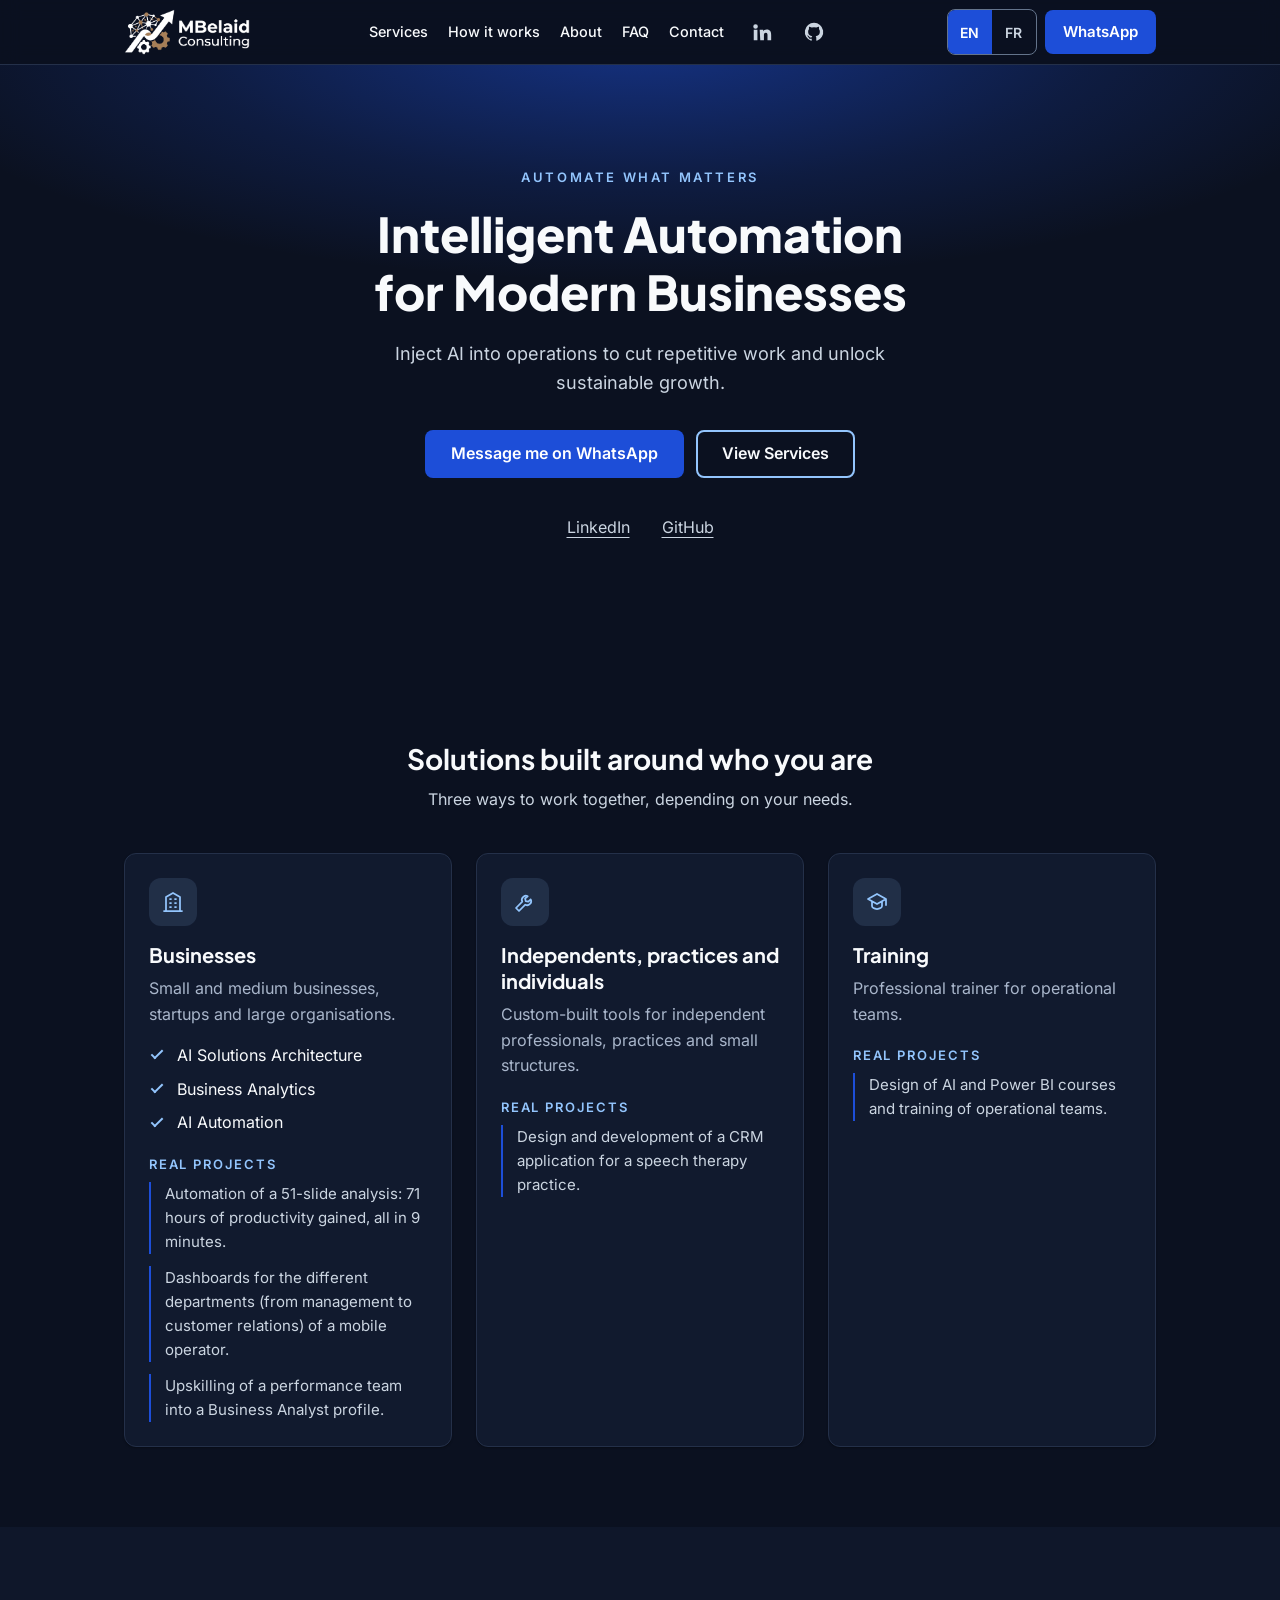
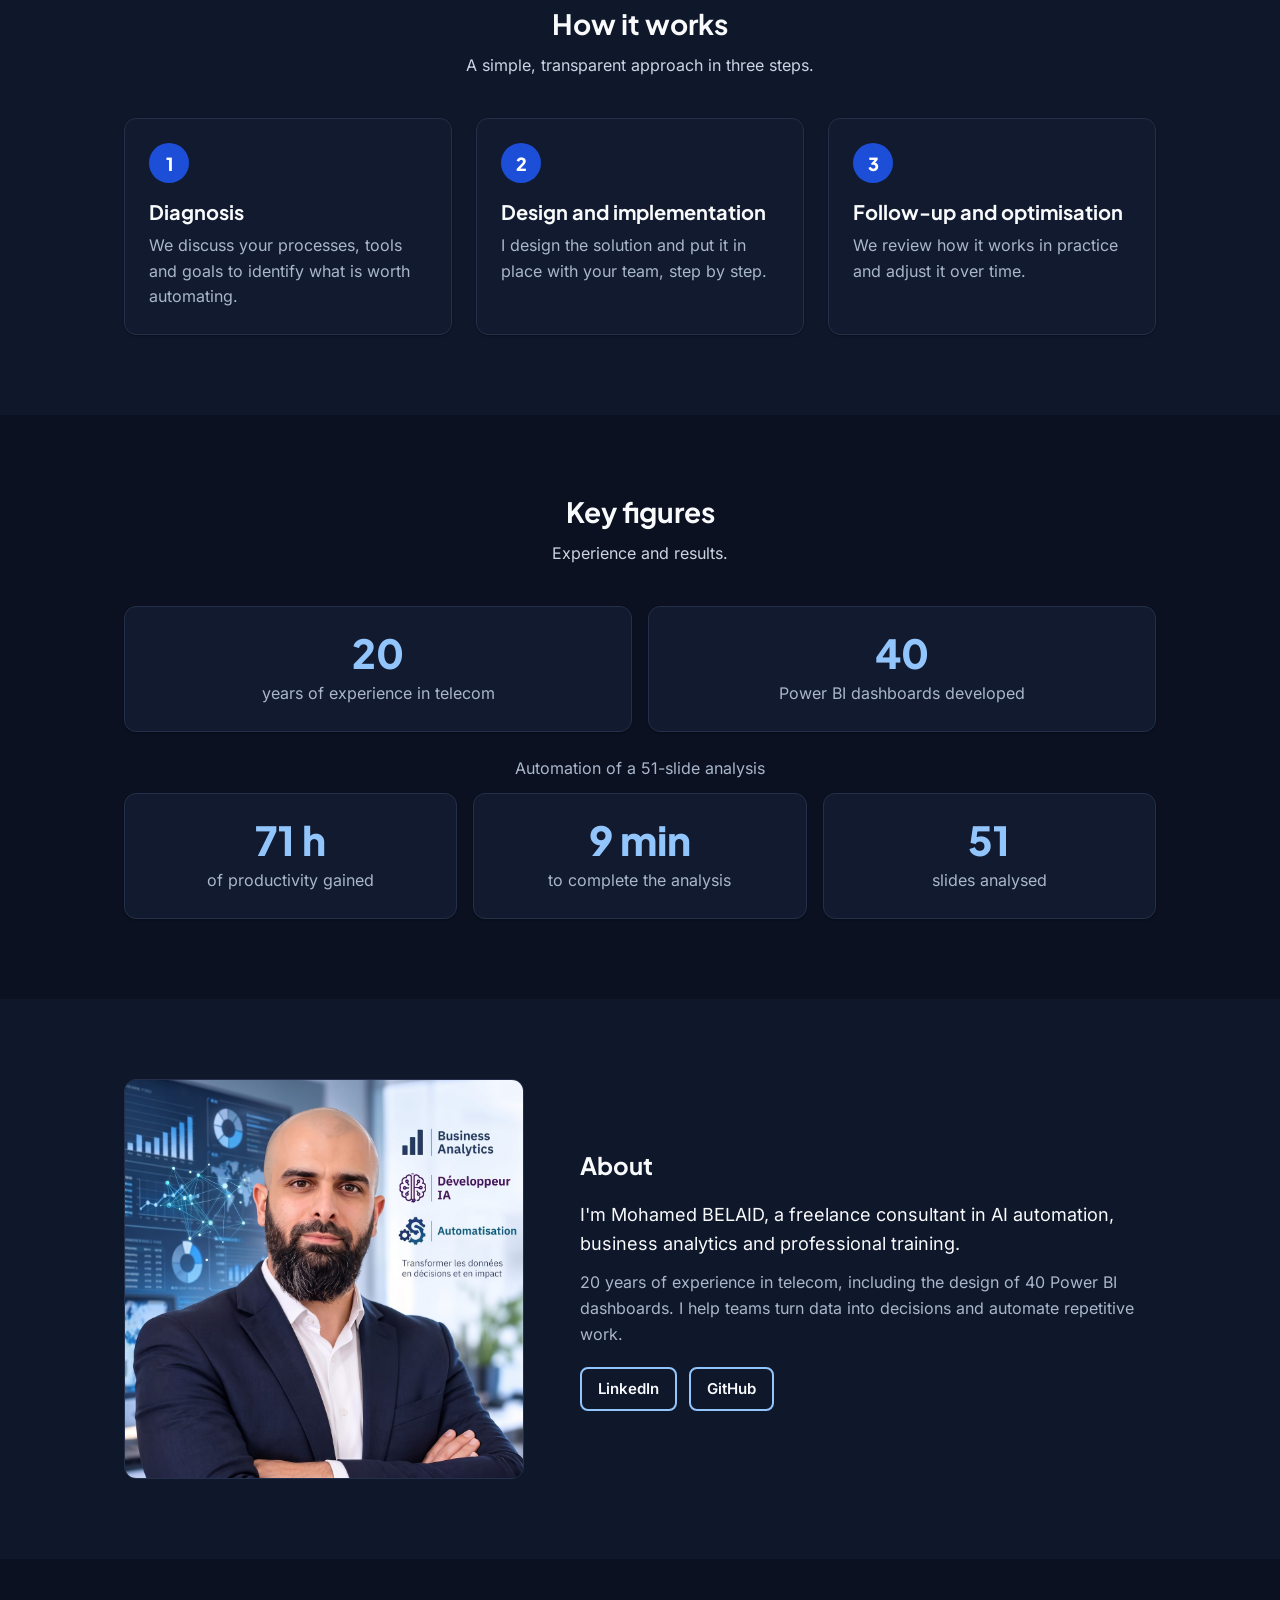
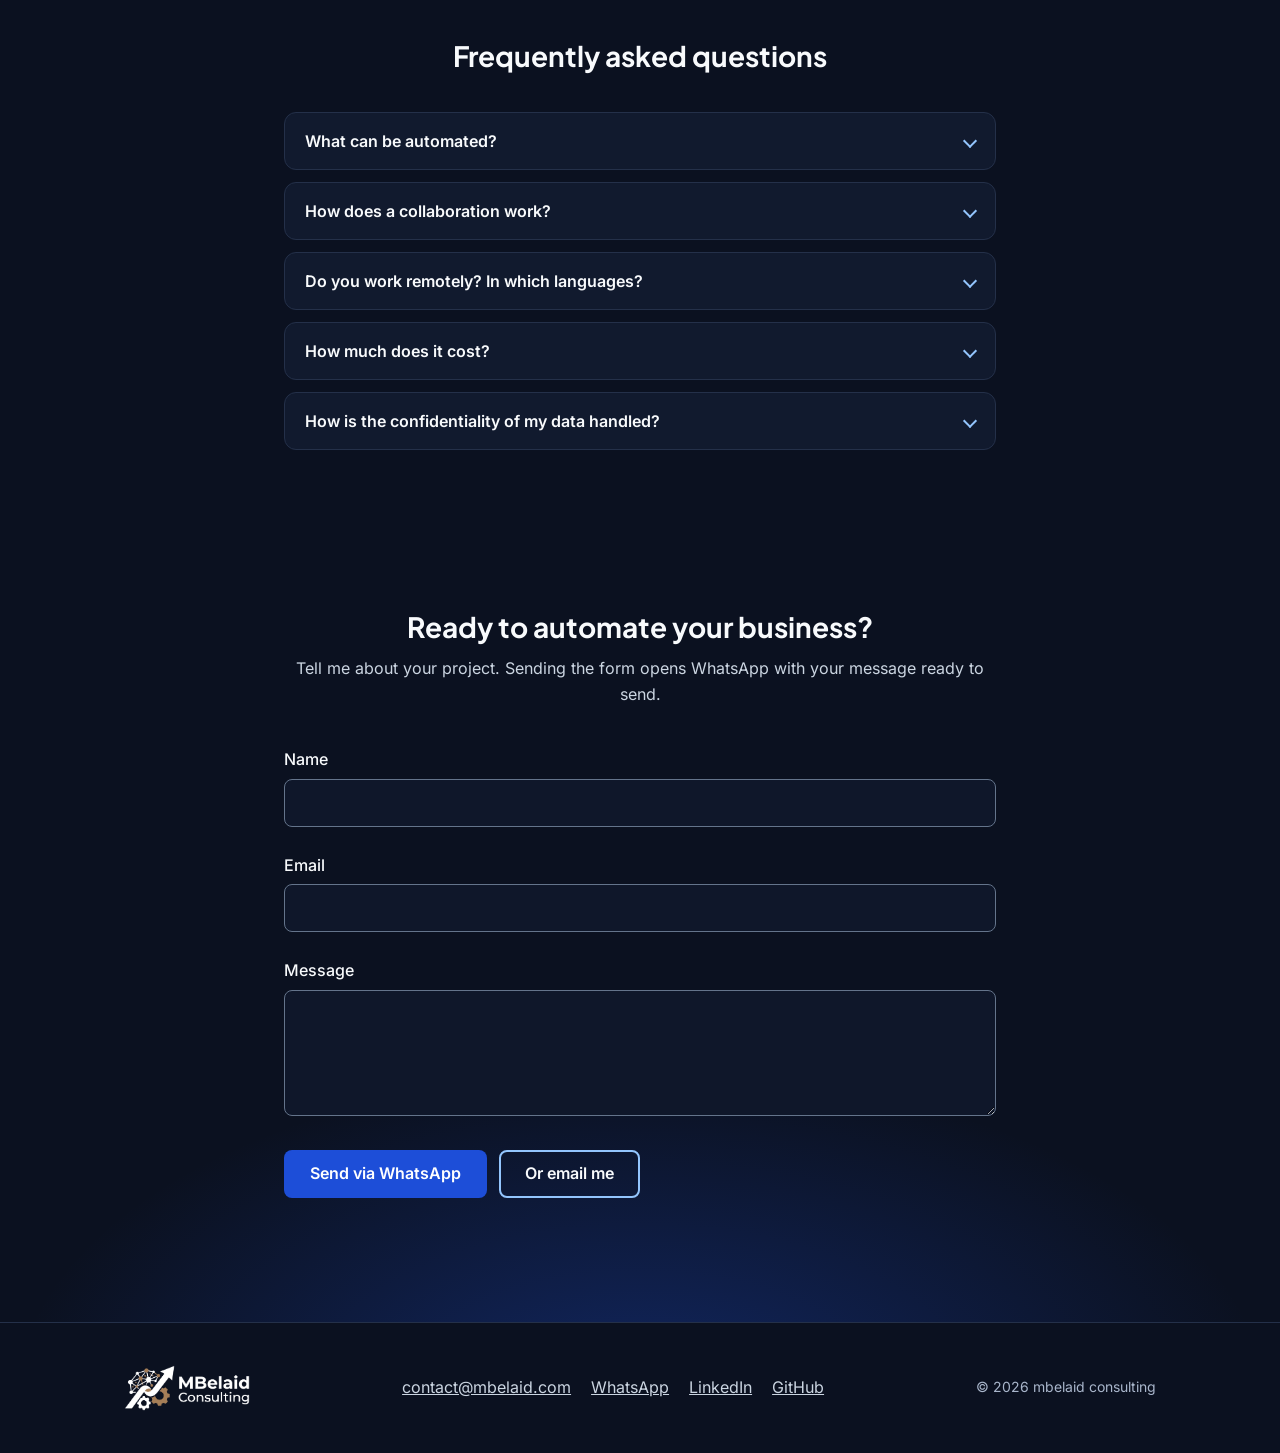
==== index.html @ cf25b3a9 "Initial commit: mbelaid consulting landing page" ====
<!DOCTYPE html>
<html lang="en" dir="ltr">
<head>
<meta charset="utf-8">
<meta name="viewport" content="width=device-width, initial-scale=1">
<title>mbelaid consulting | Intelligent Automation for Modern Businesses</title>
<meta name="description" content="mbelaid consulting: AI automation, business analytics and training by Mohamed BELAID, freelance consultant. Reduce repetitive work and unlock sustainable growth.">
<meta name="theme-color" content="#0B1120">
<meta property="og:type" content="website">
<meta property="og:title" content="mbelaid consulting | Intelligent Automation for Modern Businesses">
<meta property="og:description" content="Inject AI into operations to cut repetitive work and unlock sustainable growth.">
<meta property="og:url" content="https://mbelaid.com/">
<meta property="og:site_name" content="mbelaid consulting">
<meta property="og:image" content="https://mbelaid.com/assets/og-image.png">
<meta property="og:image:width" content="1200">
<meta property="og:image:height" content="630">
<meta property="og:image:alt" content="mbelaid consulting: Intelligent Automation for Modern Businesses">
<meta name="twitter:card" content="summary_large_image">
<meta name="twitter:image" content="https://mbelaid.com/assets/og-image.png">
<link rel="canonical" href="https://mbelaid.com/">
<link rel="icon" type="image/png" href="assets/favicon.png">
<link rel="apple-touch-icon" href="assets/apple-touch-icon.png">
<link rel="preload" href="assets/fonts/Inter-latin.woff2" as="font" type="font/woff2" crossorigin>
<link rel="preload" href="assets/fonts/PlusJakartaSans-latin.woff2" as="font" type="font/woff2" crossorigin>
<link rel="stylesheet" href="css/fonts.css">
<link rel="stylesheet" href="css/styles.css">
<script type="application/ld+json">
{
  "@context": "https://schema.org",
  "@type": "ProfessionalService",
  "name": "mbelaid consulting",
  "url": "https://mbelaid.com/",
  "logo": "https://mbelaid.com/assets/logo-mbelaid-clair.png",
  "description": "AI automation, business analytics and training for businesses and independents.",
  "founder": { "@type": "Person", "name": "Mohamed BELAID" },
  "email": "contact@mbelaid.com",
  "knowsLanguage": ["en", "fr"],
  "serviceType": ["AI Solutions Architecture", "Business Analytics", "AI Automation", "Professional training"],
  "sameAs": ["https://www.linkedin.com/in/mbelaid", "https://github.com/belaidmohamed1982-hub"]
}
</script>
</head>
<body>
<a class="skip-link" href="#main" data-i18n="skip">Skip to content</a>

<header class="site-header">
  <div class="container header-inner">
    <a class="brand" href="#top" aria-label="mbelaid consulting"><img src="assets/logo-mbelaid-clair.png" alt="mbelaid consulting" width="126" height="46"></a>

    <nav id="nav" class="nav" aria-label="Main" data-i18n-aria="aria.nav">
      <ul class="nav-links">
        <li><a href="#services" data-i18n="nav.services">Services</a></li>
        <li><a href="#how" data-i18n="nav.how">How it works</a></li>
        <li><a href="#about" data-i18n="nav.about">About</a></li>
        <li><a href="#faq" data-i18n="nav.faq">FAQ</a></li>
        <li><a href="#contact" data-i18n="nav.contact">Contact</a></li>
      </ul>
      <ul class="social" aria-label="Profiles" data-i18n-aria="aria.profiles">
        <li><a class="icon-link" href="https://www.linkedin.com/in/mbelaid" target="_blank" rel="noopener noreferrer" aria-label="LinkedIn"><svg viewBox="0 0 24 24" aria-hidden="true"><path d="M4.98 3.5a2.5 2.5 0 1 1 0 5 2.5 2.5 0 0 1 0-5zM3 9.5h4V21H3zM9.5 9.5h3.8v1.6h.1c.5-1 1.8-1.9 3.7-1.9 4 0 4.9 2.6 4.9 6V21h-4v-5.2c0-1.3 0-2.9-1.8-2.9s-2.1 1.4-2.1 2.8V21h-4z"/></svg></a></li>
        <li><a class="icon-link" href="https://github.com/belaidmohamed1982-hub" target="_blank" rel="noopener noreferrer" aria-label="GitHub"><svg viewBox="0 0 24 24" aria-hidden="true"><path d="M12 2a10 10 0 0 0-3.16 19.49c.5.09.68-.22.68-.48v-1.7c-2.78.6-3.37-1.34-3.37-1.34-.45-1.15-1.11-1.46-1.11-1.46-.91-.62.07-.6.07-.6 1 .07 1.53 1.03 1.53 1.03.89 1.52 2.34 1.08 2.9.83.09-.65.35-1.08.63-1.33-2.22-.25-4.55-1.11-4.55-4.94 0-1.09.39-1.98 1.03-2.68-.1-.25-.45-1.27.1-2.64 0 0 .84-.27 2.75 1.02a9.5 9.5 0 0 1 5 0c1.91-1.29 2.75-1.02 2.75-1.02.55 1.37.2 2.39.1 2.64.64.7 1.03 1.59 1.03 2.68 0 3.84-2.34 4.69-4.57 4.93.36.31.68.92.68 1.85v2.74c0 .27.18.58.69.48A10 10 0 0 0 12 2z"/></svg></a></li>
      </ul>
    </nav>

    <div class="header-actions">
      <div class="lang" role="group" aria-label="Language" data-i18n-aria="aria.lang">
        <button type="button" class="lang-btn" data-lang="en" lang="en" aria-pressed="true">EN</button>
        <button type="button" class="lang-btn" data-lang="fr" lang="fr" aria-pressed="false">FR</button>
      </div>
      <a class="btn btn-primary btn-sm wa-link" href="https://wa.me/213776205950" target="_blank" rel="noopener noreferrer"><span data-i18n="nav.whatsapp">WhatsApp</span></a>
      <button type="button" class="menu-toggle" aria-expanded="false" aria-controls="nav" aria-label="Menu" data-i18n-aria="nav.menu">
        <svg viewBox="0 0 24 24" aria-hidden="true"><path class="m-open" d="M4 7h16M4 12h16M4 17h16"/><path class="m-close" d="M6 6l12 12M18 6L6 18"/></svg>
      </button>
    </div>
  </div>
</header>

<main id="main">
  <section class="hero" id="top">
    <div class="container hero-inner">
      <p class="eyebrow" data-i18n="hero.eyebrow">Automate what matters</p>
      <h1 data-i18n="hero.title">Intelligent Automation for Modern Businesses</h1>
      <p class="lead" data-i18n="hero.sub">Inject AI into operations to cut repetitive work and unlock sustainable growth.</p>
      <div class="cta-row">
        <a class="btn btn-primary wa-link" href="https://wa.me/213776205950" target="_blank" rel="noopener noreferrer" data-i18n="hero.cta1">Message me on WhatsApp</a>
        <a class="btn btn-outline" href="#services" data-i18n="hero.cta2">View Services</a>
      </div>
      <ul class="hero-social" aria-label="Profiles">
        <li><a href="https://www.linkedin.com/in/mbelaid" target="_blank" rel="noopener noreferrer">LinkedIn</a></li>
        <li><a href="https://github.com/belaidmohamed1982-hub" target="_blank" rel="noopener noreferrer">GitHub</a></li>
      </ul>
    </div>
  </section>

  <section class="section" id="services" aria-labelledby="services-title">
    <div class="container">
      <header class="section-head">
        <h2 id="services-title" data-i18n="services.title">Solutions built around who you are</h2>
        <p data-i18n="services.sub">Three ways to work together, depending on your needs.</p>
      </header>
      <div class="grid-3">
        <article class="card">
          <span class="chip"><svg viewBox="0 0 24 24" aria-hidden="true"><path d="M3 21h18M5 21V7l7-4 7 4v14M9 9h1M14 9h1M9 13h1M14 13h1M9 17h1M14 17h1"/></svg></span>
          <h3 data-i18n="s1.title">Businesses</h3>
          <p class="muted" data-i18n="s1.desc">Small and medium businesses, startups and large organisations.</p>
          <ul class="ticks">
            <li data-i18n="s1.a">AI Solutions Architecture</li>
            <li data-i18n="s1.b">Business Analytics</li>
            <li data-i18n="s1.c">AI Automation</li>
          </ul>
          <h4 class="cases-title" data-i18n="cases">Real projects</h4>
          <ul class="cases">
            <li data-i18n="s1.case1">Automation of a 51-slide analysis: 71 hours of productivity gained, all in 9 minutes.</li>
            <li data-i18n="s1.case2">Dashboards for the different departments (from management to customer relations) of a mobile operator.</li>
            <li data-i18n="s1.case3">Upskilling of a performance team into a Business Analyst profile.</li>
          </ul>
        </article>
        <article class="card">
          <span class="chip"><svg viewBox="0 0 24 24" aria-hidden="true"><path d="M14.7 6.3a4 4 0 0 0-5.4 5.4L3 18l3 3 6.3-6.3a4 4 0 0 0 5.4-5.4l-2.4 2.4-2.6-.6-.6-2.6z"/></svg></span>
          <h3 data-i18n="s2.title">Independents, practices and individuals</h3>
          <p class="muted" data-i18n="s2.desc">Custom-built tools for independent professionals, practices and small structures.</p>
          <h4 class="cases-title" data-i18n="cases">Real projects</h4>
          <ul class="cases">
            <li data-i18n="s2.case1">Design and development of a CRM application for a speech therapy practice.</li>
          </ul>
        </article>
        <article class="card">
          <span class="chip"><svg viewBox="0 0 24 24" aria-hidden="true"><path d="M3 9l9-5 9 5-9 5zM7 11.5V16c0 1.5 2.2 3 5 3s5-1.5 5-3v-4.5M21 9v6"/></svg></span>
          <h3 data-i18n="s3.title">Training</h3>
          <p class="muted" data-i18n="s3.desc">Professional trainer for operational teams.</p>
          <h4 class="cases-title" data-i18n="cases">Real projects</h4>
          <ul class="cases">
            <li data-i18n="s3.case1">Design of AI and Power BI courses and training of operational teams.</li>
          </ul>
        </article>
      </div>
    </div>
  </section>

  <section class="section section-alt" id="how" aria-labelledby="how-title">
    <div class="container">
      <header class="section-head">
        <h2 id="how-title" data-i18n="how.title">How it works</h2>
        <p data-i18n="how.sub">A simple, transparent approach in three steps.</p>
      </header>
      <ol class="steps">
        <li class="card step"><span class="step-n" aria-hidden="true">1</span><h3 data-i18n="how.1.t">Diagnosis</h3><p class="muted" data-i18n="how.1.d">We discuss your processes, tools and goals to identify what is worth automating.</p></li>
        <li class="card step"><span class="step-n" aria-hidden="true">2</span><h3 data-i18n="how.2.t">Design and implementation</h3><p class="muted" data-i18n="how.2.d">I design the solution and put it in place with your team, step by step.</p></li>
        <li class="card step"><span class="step-n" aria-hidden="true">3</span><h3 data-i18n="how.3.t">Follow-up and optimisation</h3><p class="muted" data-i18n="how.3.d">We review how it works in practice and adjust it over time.</p></li>
      </ol>
    </div>
  </section>

  <section class="section" id="results" aria-labelledby="results-title">
    <div class="container">
      <header class="section-head">
        <h2 id="results-title" data-i18n="res.title">Key figures</h2>
        <p data-i18n="res.sub">Experience and results.</p>
      </header>
      <ul class="stats stats-2">
        <li class="card stat"><strong>20</strong><span class="muted" data-i18n="res.a">years of experience in telecom</span></li>
        <li class="card stat"><strong>40</strong><span class="muted" data-i18n="res.b">Power BI dashboards developed</span></li>
      </ul>
      <p class="stats-label muted" data-i18n="res.proj">Automation of a 51-slide analysis</p>
      <ul class="stats">
        <li class="card stat"><strong>71 h</strong><span class="muted" data-i18n="res.1">of productivity gained</span></li>
        <li class="card stat"><strong>9 min</strong><span class="muted" data-i18n="res.2">to complete the analysis</span></li>
        <li class="card stat"><strong>51</strong><span class="muted" data-i18n="res.3">slides analysed</span></li>
      </ul>
    </div>
  </section>

  <section class="section section-alt" id="about" aria-labelledby="about-title">
    <div class="container about">
      <figure class="portrait">
        <img id="photo" src="assets/photo-mohamed.jpg?v=4" alt="Portrait of Mohamed BELAID" data-i18n-alt="about.alt" width="400" height="400">
        <div class="portrait-ph" id="photo-ph" hidden aria-hidden="true">MB</div>
      </figure>
      <div class="about-text">
        <h2 id="about-title" data-i18n="about.title">About</h2>
        <p class="lead-sm" data-i18n="about.p1">I'm Mohamed BELAID, a freelance consultant in AI automation, business analytics and professional training.</p>
        <p class="muted" data-i18n="about.p2">20 years of experience in telecom, including the design of 40 Power BI dashboards. I help teams turn data into decisions and automate repetitive work.</p>
        <ul class="social-inline">
          <li><a class="btn btn-outline btn-sm" href="https://www.linkedin.com/in/mbelaid" target="_blank" rel="noopener noreferrer">LinkedIn</a></li>
          <li><a class="btn btn-outline btn-sm" href="https://github.com/belaidmohamed1982-hub" target="_blank" rel="noopener noreferrer">GitHub</a></li>
        </ul>
      </div>
    </div>
  </section>

  <section class="section" id="faq" aria-labelledby="faq-title">
    <div class="container narrow">
      <header class="section-head">
        <h2 id="faq-title" data-i18n="faq.title">Frequently asked questions</h2>
      </header>
      <div class="faq">
        <details><summary data-i18n="faq.1.q">What can be automated?</summary><p data-i18n="faq.1.a">Most repetitive, rule-based tasks: reporting, data consolidation, document analysis, internal workflows. During the first discussion we look at your processes to see what is relevant.</p></details>
        <details><summary data-i18n="faq.2.q">How does a collaboration work?</summary><p data-i18n="faq.2.a">We start with a discussion to understand your needs, then follow three steps: diagnosis, design and implementation, follow-up and optimisation.</p></details>
        <details><summary data-i18n="faq.3.q">Do you work remotely? In which languages?</summary><p data-i18n="faq.3.a">Yes, I work remotely, in English and in French.</p></details>
        <details><summary data-i18n="faq.4.q">How much does it cost?</summary><p data-i18n="faq.4.a">Pricing is provided by quote, after a discussion about your needs.</p></details>
        <details><summary data-i18n="faq.5.q">How is the confidentiality of my data handled?</summary><p data-i18n="faq.5.a">Your data and documents are treated as confidential. We can discuss the specific conditions for your project during our first exchange.</p></details>
      </div>
    </div>
  </section>

  <section class="section cta-section" id="contact" aria-labelledby="contact-title">
    <div class="container narrow">
      <header class="section-head">
        <h2 id="contact-title" data-i18n="contact.title">Ready to automate your business?</h2>
        <p data-i18n="contact.sub">Tell me about your project. Sending the form opens WhatsApp with your message ready to send.</p>
      </header>
      <form id="contact-form" class="form" novalidate>
        <div class="field">
          <label for="f-name" data-i18n="f.name">Name</label>
          <input id="f-name" name="name" type="text" autocomplete="name" required aria-describedby="e-name">
          <p class="err" id="e-name" role="alert"></p>
        </div>
        <div class="field">
          <label for="f-email" data-i18n="f.email">Email</label>
          <input id="f-email" name="email" type="email" autocomplete="email" required aria-describedby="e-email">
          <p class="err" id="e-email" role="alert"></p>
        </div>
        <div class="field">
          <label for="f-msg" data-i18n="f.msg">Message</label>
          <textarea id="f-msg" name="message" rows="5" required aria-describedby="e-msg"></textarea>
          <p class="err" id="e-msg" role="alert"></p>
        </div>
        <div class="form-actions">
          <button type="submit" class="btn btn-primary" data-i18n="f.submit">Send via WhatsApp</button>
          <a class="btn btn-outline" id="mailto-link" href="mailto:contact@mbelaid.com" data-i18n="f.mail">Or email me</a>
        </div>
        <p class="status" id="form-status" role="status" aria-live="polite"></p>
      </form>
    </div>
  </section>
</main>

<footer class="site-footer">
  <div class="container footer-inner">
    <a class="brand" href="#top" aria-label="mbelaid consulting"><img src="assets/logo-mbelaid-clair.png" alt="mbelaid consulting" width="126" height="46"></a>
    <ul class="footer-links">
      <li><a href="mailto:contact@mbelaid.com">contact@mbelaid.com</a></li>
      <li><a class="wa-link" href="https://wa.me/213776205950" target="_blank" rel="noopener noreferrer">WhatsApp</a></li>
      <li><a href="https://www.linkedin.com/in/mbelaid" target="_blank" rel="noopener noreferrer">LinkedIn</a></li>
      <li><a href="https://github.com/belaidmohamed1982-hub" target="_blank" rel="noopener noreferrer">GitHub</a></li>
    </ul>
    <p class="copy">&copy; <span id="year">2026</span> mbelaid consulting</p>
  </div>
</footer>

<script src="js/i18n.js"></script>
<script src="js/main.js"></script>
</body>
</html>
---- css/fonts.css ----
@font-face{font-family:'Inter';font-style:normal;font-weight:400 600;font-display:swap;src:url(../assets/fonts/Inter-latin-ext.woff2) format('woff2');unicode-range:U+0100-02BA, U+02BD-02C5, U+02C7-02CC, U+02CE-02D7, U+02DD-02FF, U+0304, U+0308, U+0329, U+1D00-1DBF, U+1E00-1E9F, U+1EF2-1EFF, U+2020, U+20A0-20AB, U+20AD-20C0, U+2113, U+2C60-2C7F, U+A720-A7FF}
@font-face{font-family:'Inter';font-style:normal;font-weight:400 600;font-display:swap;src:url(../assets/fonts/Inter-latin.woff2) format('woff2');unicode-range:U+0000-00FF, U+0131, U+0152-0153, U+02BB-02BC, U+02C6, U+02DA, U+02DC, U+0304, U+0308, U+0329, U+2000-206F, U+20AC, U+2122, U+2191, U+2193, U+2212, U+2215, U+FEFF, U+FFFD}
@font-face{font-family:'Plus Jakarta Sans';font-style:normal;font-weight:700 800;font-display:swap;src:url(../assets/fonts/PlusJakartaSans-latin-ext.woff2) format('woff2');unicode-range:U+0100-02BA, U+02BD-02C5, U+02C7-02CC, U+02CE-02D7, U+02DD-02FF, U+0304, U+0308, U+0329, U+1D00-1DBF, U+1E00-1E9F, U+1EF2-1EFF, U+2020, U+20A0-20AB, U+20AD-20C0, U+2113, U+2C60-2C7F, U+A720-A7FF}
@font-face{font-family:'Plus Jakarta Sans';font-style:normal;font-weight:700 800;font-display:swap;src:url(../assets/fonts/PlusJakartaSans-latin.woff2) format('woff2');unicode-range:U+0000-00FF, U+0131, U+0152-0153, U+02BB-02BC, U+02C6, U+02DA, U+02DC, U+0304, U+0308, U+0329, U+2000-206F, U+20AC, U+2122, U+2191, U+2193, U+2212, U+2215, U+FEFF, U+FFFD}
---- css/styles.css ----
/* mbelaid consulting - thème sombre. Contrastes (WCAG) calculés :
   #F8FAFC/#0B1120 18.0 | #CBD5E1/#0B1120 12.7 | #CBD5E1/#111A2E 11.7 | #A9B6CB/#111A2E 8.5
   #93C5FD/#0B1120 10.4 | #FFF/#1D4ED8 6.7 | #FFF/#1E40AF 8.7 | bordure champs #64748B/#0B1120 3.96 (>=3) */
:root{
  --bg:#0B1120; --bg-alt:#0F172A; --surface:#111A2E; --line:#243049;
  --text:#F8FAFC; --text-2:#CBD5E1; --text-3:#A9B6CB;
  --blue:#1D4ED8; --blue-h:#1E40AF; --blue-a:#1E3A8A; --accent:#93C5FD;
  --field-line:#64748B; --err:#FCA5A5; --ok:#86EFAC;
  --font-h:"Plus Jakarta Sans","Segoe UI",system-ui,sans-serif;
  --font-b:Inter,"Segoe UI",system-ui,sans-serif;
  --r:8px; --r-card:12px;
}
*,*::before,*::after{box-sizing:border-box}
html{scroll-behavior:smooth;scroll-padding-block-start:80px;-webkit-text-size-adjust:100%}
body{margin:0;background:var(--bg);color:var(--text-2);font:400 1rem/1.6 var(--font-b);overflow-x:hidden}
img,svg{max-inline-size:100%;display:block}
[hidden]{display:none!important}
h1,h2,h3,h4{font-family:var(--font-h);color:var(--text);margin:0;overflow-wrap:break-word}
p{margin:0}
ul,ol{margin:0;padding:0;list-style:none}
a{color:var(--accent)}
.container{inline-size:100%;max-inline-size:1080px;margin-inline:auto;padding-inline:16px}
.narrow{max-inline-size:760px}
:focus-visible{outline:3px solid var(--accent);outline-offset:3px;border-radius:4px}
.skip-link{position:absolute;inset-inline-start:16px;inset-block-start:-100px;background:var(--blue);color:#fff;padding:12px 20px;border-radius:var(--r);z-index:100;font-weight:600}
.skip-link:focus{inset-block-start:12px}

/* Header */
.site-header{position:sticky;inset-block-start:0;z-index:50;background:rgba(11,17,32,.88);backdrop-filter:blur(10px);border-block-end:1px solid var(--line)}
.header-inner{display:flex;align-items:center;justify-content:space-between;gap:12px;min-block-size:64px}
.brand{flex-shrink:0;display:inline-flex;align-items:center;min-block-size:44px}
.brand{padding:2px 0}
.brand img{block-size:46px;inline-size:auto;display:block}
.header-actions{display:flex;align-items:center;gap:8px}
.lang{display:flex;border:1px solid var(--field-line);border-radius:var(--r);overflow:hidden}
.lang-btn{min-block-size:44px;min-inline-size:44px;background:transparent;color:var(--text-2);border:0;font:600 .875rem var(--font-b);cursor:pointer;padding-inline:10px}
.lang-btn[aria-pressed="true"]{background:var(--blue);color:#fff}
.lang-btn:focus-visible{outline-offset:-3px}
.menu-toggle{min-block-size:44px;min-inline-size:44px;background:transparent;border:1px solid var(--field-line);border-radius:var(--r);color:var(--text);cursor:pointer;display:grid;place-items:center}
.menu-toggle svg{inline-size:24px;block-size:24px;fill:none;stroke:currentColor;stroke-width:1.75;stroke-linecap:round}
.menu-toggle .m-close{display:none}
.menu-toggle[aria-expanded="true"] .m-open{display:none}
.menu-toggle[aria-expanded="true"] .m-close{display:inline}
.header-actions .wa-link{display:none}
.nav{display:none;position:absolute;inset-inline:0;inset-block-start:100%;background:var(--bg);border-block-end:1px solid var(--line);padding:8px 16px 20px}
.nav.open{display:block}
.nav-links a{display:flex;align-items:center;min-block-size:48px;color:var(--text);text-decoration:none;font-weight:500}
.nav-links a:hover{color:var(--accent)}
.social{display:flex;gap:8px;margin-block-start:8px}
.icon-link{display:grid;place-items:center;inline-size:44px;block-size:44px;border-radius:var(--r);color:var(--text-2)}
.icon-link:hover{color:var(--accent)}
.icon-link svg{inline-size:22px;block-size:22px;fill:currentColor}

/* Buttons */
.btn{display:inline-flex;align-items:center;justify-content:center;min-block-size:48px;padding:12px 24px;border-radius:var(--r);font:600 1rem/1.2 var(--font-b);text-decoration:none;border:2px solid transparent;cursor:pointer;text-align:center;transition:background-color .2s,border-color .2s,transform .2s}
.btn-sm{min-block-size:44px;padding:8px 16px;font-size:.9375rem}
.btn-primary{background:var(--blue);color:#fff}
.btn-primary:hover{background:var(--blue-h)}
.btn-primary:active{background:var(--blue-a)}
.btn-outline{background:transparent;color:var(--text);border-color:var(--accent)}
.btn-outline:hover{background:rgba(147,197,253,.1)}

/* Hero */
.hero{position:relative;text-align:center;padding-block:72px 80px;background:
  radial-gradient(ellipse 80% 55% at 50% -5%,rgba(29,78,216,.55),rgba(29,78,216,.18) 45%,transparent 75%),var(--bg)}
.hero-inner{display:flex;flex-direction:column;align-items:center}
.eyebrow{font:600 .8125rem var(--font-b);letter-spacing:.2em;text-transform:uppercase;color:var(--accent);margin-block-end:20px}
.hero h1{font-size:2rem;font-weight:800;line-height:1.2;max-inline-size:18ch;text-wrap:balance}
.lead{font-size:1.125rem;max-inline-size:34rem;margin-block:20px 32px;color:var(--text-2)}
.cta-row{display:flex;flex-direction:column;gap:12px;inline-size:100%;max-inline-size:340px}
.hero-social{display:flex;gap:8px;margin-block-start:28px}
.hero-social a{display:inline-flex;align-items:center;min-block-size:44px;padding-inline:12px;color:var(--text-2);text-decoration:underline;text-underline-offset:4px}
.hero-social a:hover{color:var(--accent)}

/* Sections */
.section{padding-block:64px}
.section-alt{background:var(--bg-alt)}
.section-head{text-align:center;margin-block-end:40px}
.section-head h2{font-size:1.5rem;font-weight:700;line-height:1.2}
.section-head p{margin-block-start:12px;color:var(--text-2)}
.muted{color:var(--text-3)}
.card{background:var(--surface);border:1px solid var(--line);border-radius:var(--r-card);padding:24px;box-shadow:0 1px 2px rgba(0,0,0,.3)}
.grid-3{display:grid;gap:24px}
.chip{display:grid;place-items:center;inline-size:48px;block-size:48px;border-radius:12px;background:rgba(147,197,253,.12);color:var(--accent);margin-block-end:16px}
.chip svg{inline-size:24px;block-size:24px;fill:none;stroke:currentColor;stroke-width:1.75;stroke-linecap:round;stroke-linejoin:round}
.card h3{font-size:1.25rem;line-height:1.3;margin-block-end:8px}
.ticks{margin-block:16px;display:grid;gap:8px}
.ticks li{position:relative;padding-inline-start:28px;color:var(--text)}
.ticks li::before{content:"";position:absolute;inset-inline-start:2px;inset-block-start:.45em;inline-size:12px;block-size:6px;border-inline-start:2px solid var(--accent);border-block-end:2px solid var(--accent);transform:rotate(-45deg)}
.cases-title{font:600 .8125rem var(--font-b);letter-spacing:.14em;text-transform:uppercase;color:var(--accent);margin-block:20px 10px}
.cases{display:grid;gap:12px}
.cases li{padding-inline-start:14px;border-inline-start:2px solid var(--blue);color:var(--text-2);font-size:.9375rem}

.steps{display:grid;gap:24px}
.step-n{display:grid;place-items:center;inline-size:40px;block-size:40px;border-radius:999px;background:var(--blue);color:#fff;font:800 1.125rem var(--font-h);margin-block-end:16px}
.stats{display:grid;gap:16px}
.stats-label{text-align:center;margin-block:24px 12px}
.stat{text-align:center}
.stat strong{display:block;font:800 2.5rem/1.1 var(--font-h);color:var(--accent);margin-block-end:6px}

.about{display:grid;gap:32px;align-items:center}
.portrait{margin:0;justify-self:center;inline-size:min(100%,400px);aspect-ratio:1/1;border-radius:var(--r-card);overflow:hidden;border:1px solid var(--line);background:var(--surface)}
.portrait img{inline-size:100%;block-size:100%;object-fit:cover}
.portrait-ph{inline-size:100%;block-size:100%;display:grid;place-items:center;font:800 4rem var(--font-h);color:var(--accent);background:radial-gradient(circle at 30% 20%,rgba(29,78,216,.5),var(--surface) 70%)}
.portrait-ph[hidden]{display:none}
.about-text h2{font-size:1.5rem;margin-block-end:16px}
.lead-sm{font-size:1.125rem;color:var(--text);margin-block-end:12px;max-inline-size:60ch}
.placeholder{border:1px dashed var(--field-line);border-radius:var(--r);padding:12px 16px;max-inline-size:60ch}
.social-inline{display:flex;gap:12px;margin-block-start:20px;flex-wrap:wrap}

/* FAQ */
.faq{display:grid;gap:12px}
.faq details{background:var(--surface);border:1px solid var(--line);border-radius:var(--r-card)}
.faq summary{display:flex;justify-content:space-between;align-items:center;gap:16px;min-block-size:56px;padding:12px 20px;cursor:pointer;color:var(--text);font-weight:600;list-style:none}
.faq summary::-webkit-details-marker{display:none}
.faq summary::after{content:"";flex:none;inline-size:10px;block-size:10px;border-inline-end:2px solid var(--accent);border-block-end:2px solid var(--accent);transform:rotate(45deg);transition:transform .2s}
.faq details[open] summary::after{transform:rotate(-135deg)}
.faq details p{padding:0 20px 20px;color:var(--text-2)}
.faq summary:focus-visible{outline-offset:-3px}

/* Form */
.cta-section{background:radial-gradient(ellipse 70% 60% at 50% 110%,rgba(29,78,216,.35),transparent 70%),var(--bg)}
.form{display:grid;gap:20px}
.field label{display:block;color:var(--text);font-weight:500;margin-block-end:6px}
.field input,.field textarea{inline-size:100%;min-block-size:48px;padding:12px 14px;background:var(--bg-alt);color:var(--text);border:1px solid var(--field-line);border-radius:var(--r);font:400 1rem var(--font-b)}
.field textarea{resize:vertical}
.field input[aria-invalid="true"],.field textarea[aria-invalid="true"]{border-color:var(--err);border-width:2px}
.err{color:var(--err);font-size:.875rem;margin-block-start:6px;min-block-size:0}
.err:not(:empty)::before{content:"\26A0\00a0"}
.form-actions{display:flex;flex-direction:column;gap:12px}
.status{color:var(--ok);min-block-size:1.5em}

/* Footer */
.site-footer{border-block-start:1px solid var(--line);padding-block:40px;background:var(--bg)}
.footer-inner{display:grid;gap:20px;justify-items:start}
.footer-links{display:flex;flex-wrap:wrap;gap:4px 20px}
.footer-links a{display:inline-flex;align-items:center;min-block-size:44px;color:var(--text-2)}
.footer-links a:hover{color:var(--accent)}
.copy{color:var(--text-3);font-size:.875rem}

/* Reveal animation */
@media (prefers-reduced-motion:no-preference){
  .hero-inner>*{animation:rise .7s both}
  .hero-inner>*:nth-child(2){animation-delay:.08s}
  .hero-inner>*:nth-child(3){animation-delay:.16s}
  .hero-inner>*:nth-child(4){animation-delay:.24s}
  @keyframes rise{from{opacity:0;transform:translateY(14px)}to{opacity:1;transform:none}}
}
@media (prefers-reduced-motion:reduce){html{scroll-behavior:auto}*{transition:none!important}}

@media (min-width:640px){
  .container{padding-inline:24px}
  .cta-row,.form-actions{flex-direction:row;max-inline-size:none;inline-size:auto}
  .hero h1{font-size:2.5rem;max-inline-size:20ch}
  .stats,.steps{grid-template-columns:repeat(3,1fr)}
  .stats-2{grid-template-columns:repeat(2,1fr)}
  .section{padding-block:80px}
  .hero{padding-block:104px 112px}
  .section-head h2{font-size:1.75rem}
}
@media (min-width:65em){
  .menu-toggle{display:none}
  .header-actions .wa-link{display:inline-flex}
  .nav{display:flex;align-items:center;gap:8px;position:static;background:none;border:0;padding:0}
  .nav-links{display:flex;gap:4px}
  .nav-links a{padding-inline:8px;font-size:.9rem;white-space:nowrap}
  .social{margin:0}
}
@media (min-width:900px){
  .grid-3{grid-template-columns:repeat(3,1fr)}
  .about{grid-template-columns:400px 1fr;gap:56px}
  .footer-inner{grid-template-columns:auto 1fr auto;align-items:center;justify-items:stretch}
  .footer-links{justify-content:center}
  .hero h1{font-size:3rem}
}
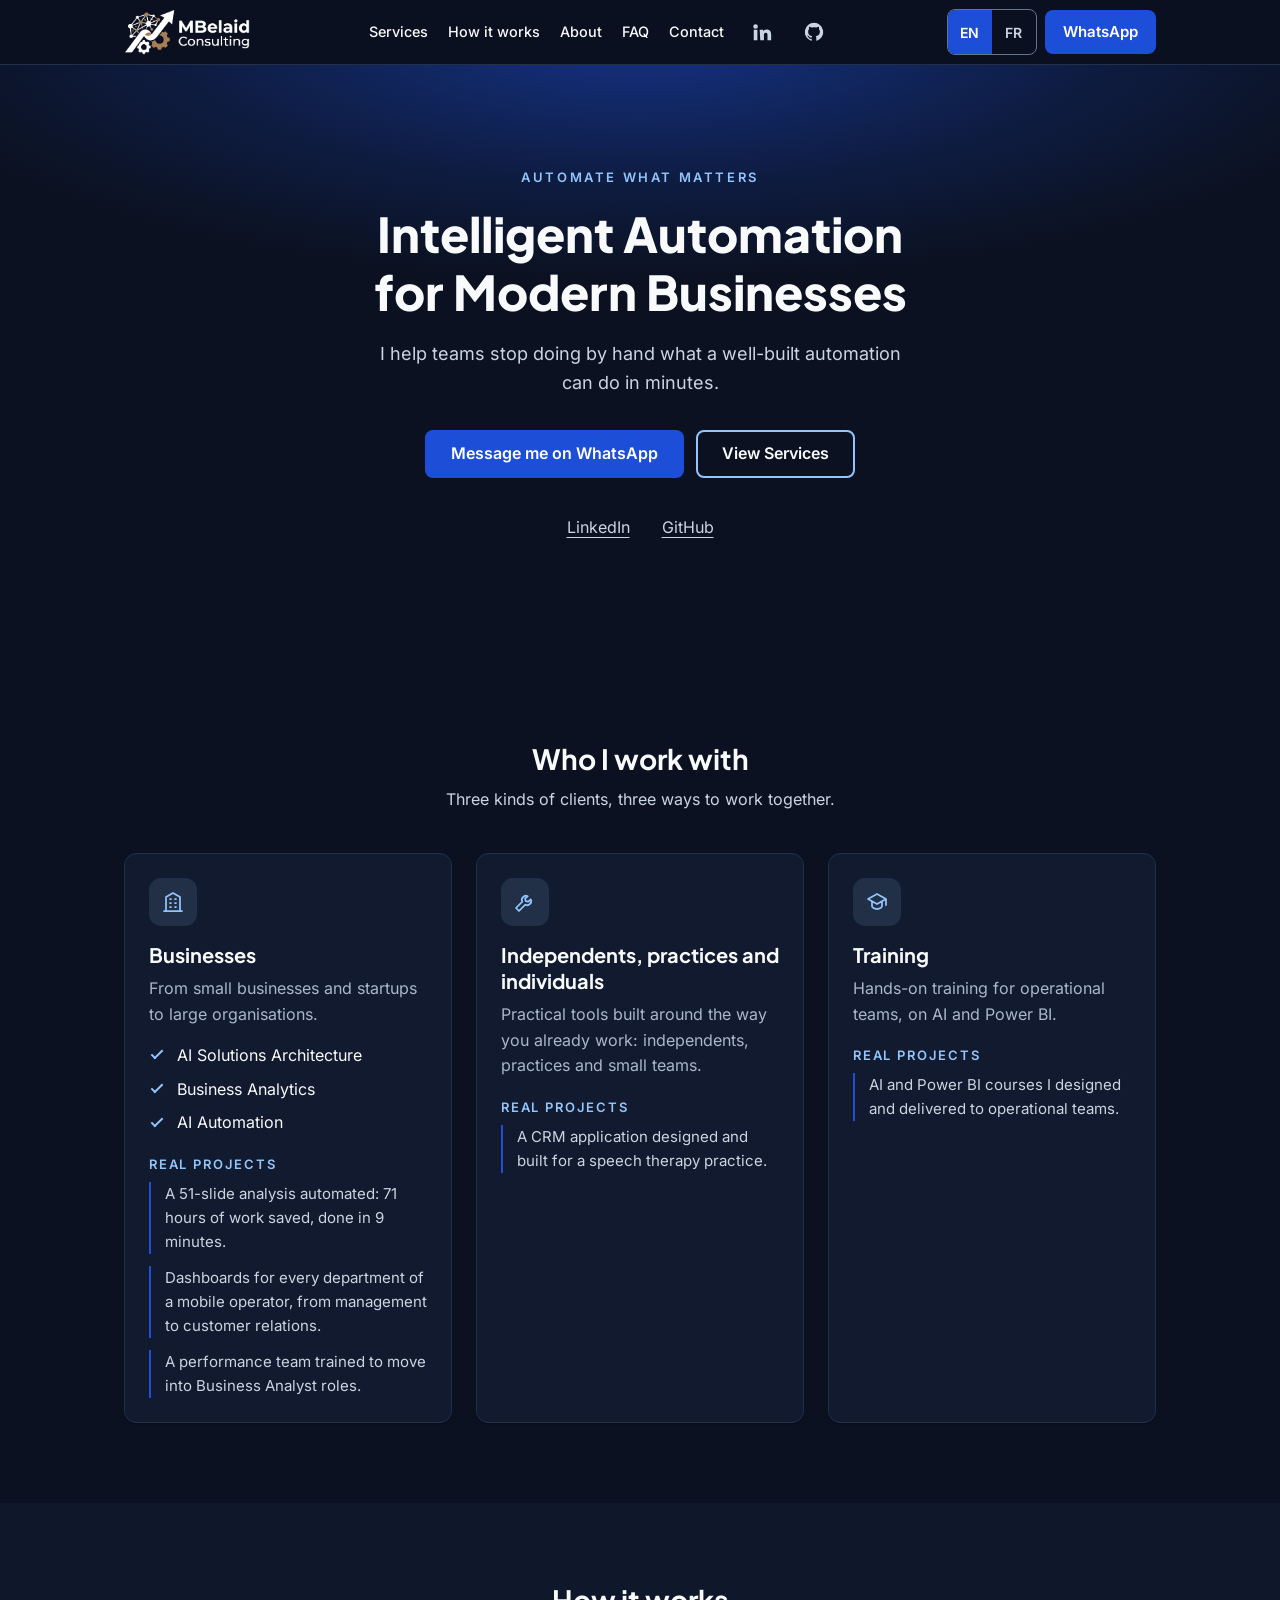
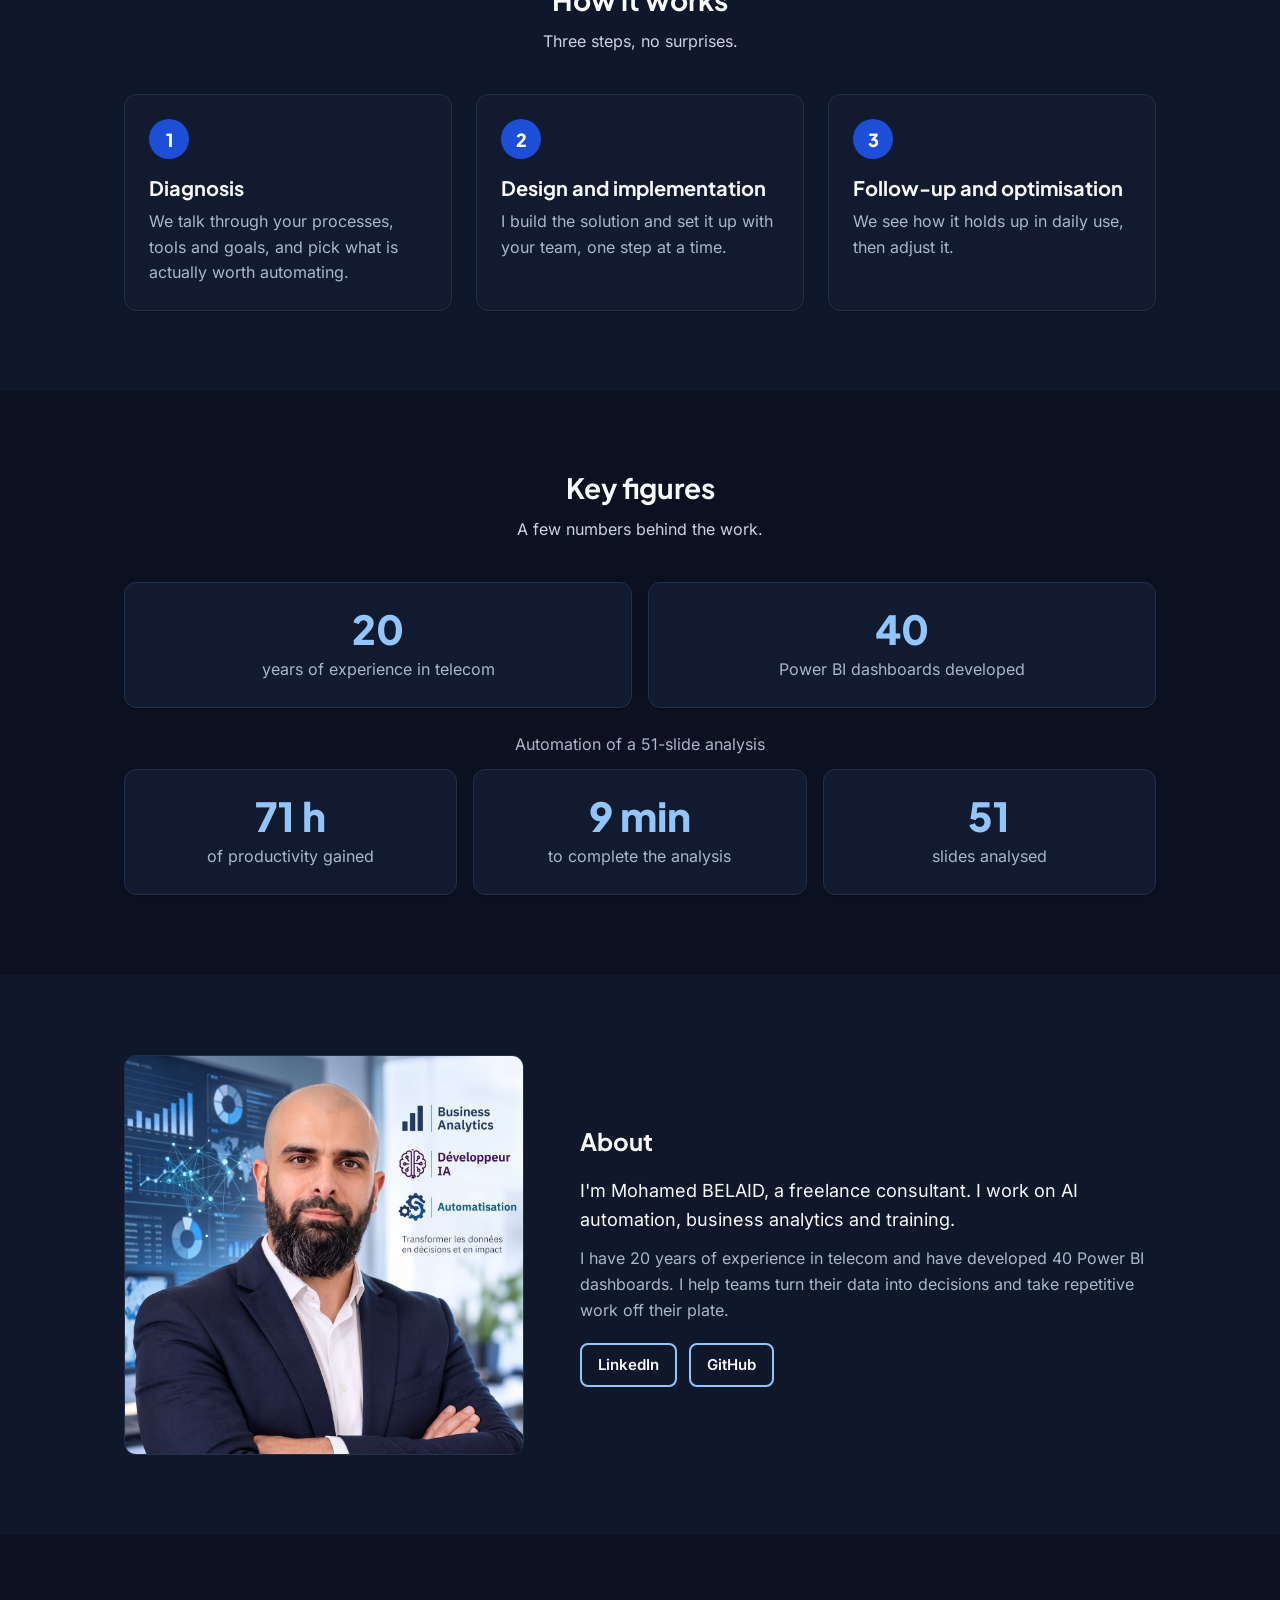
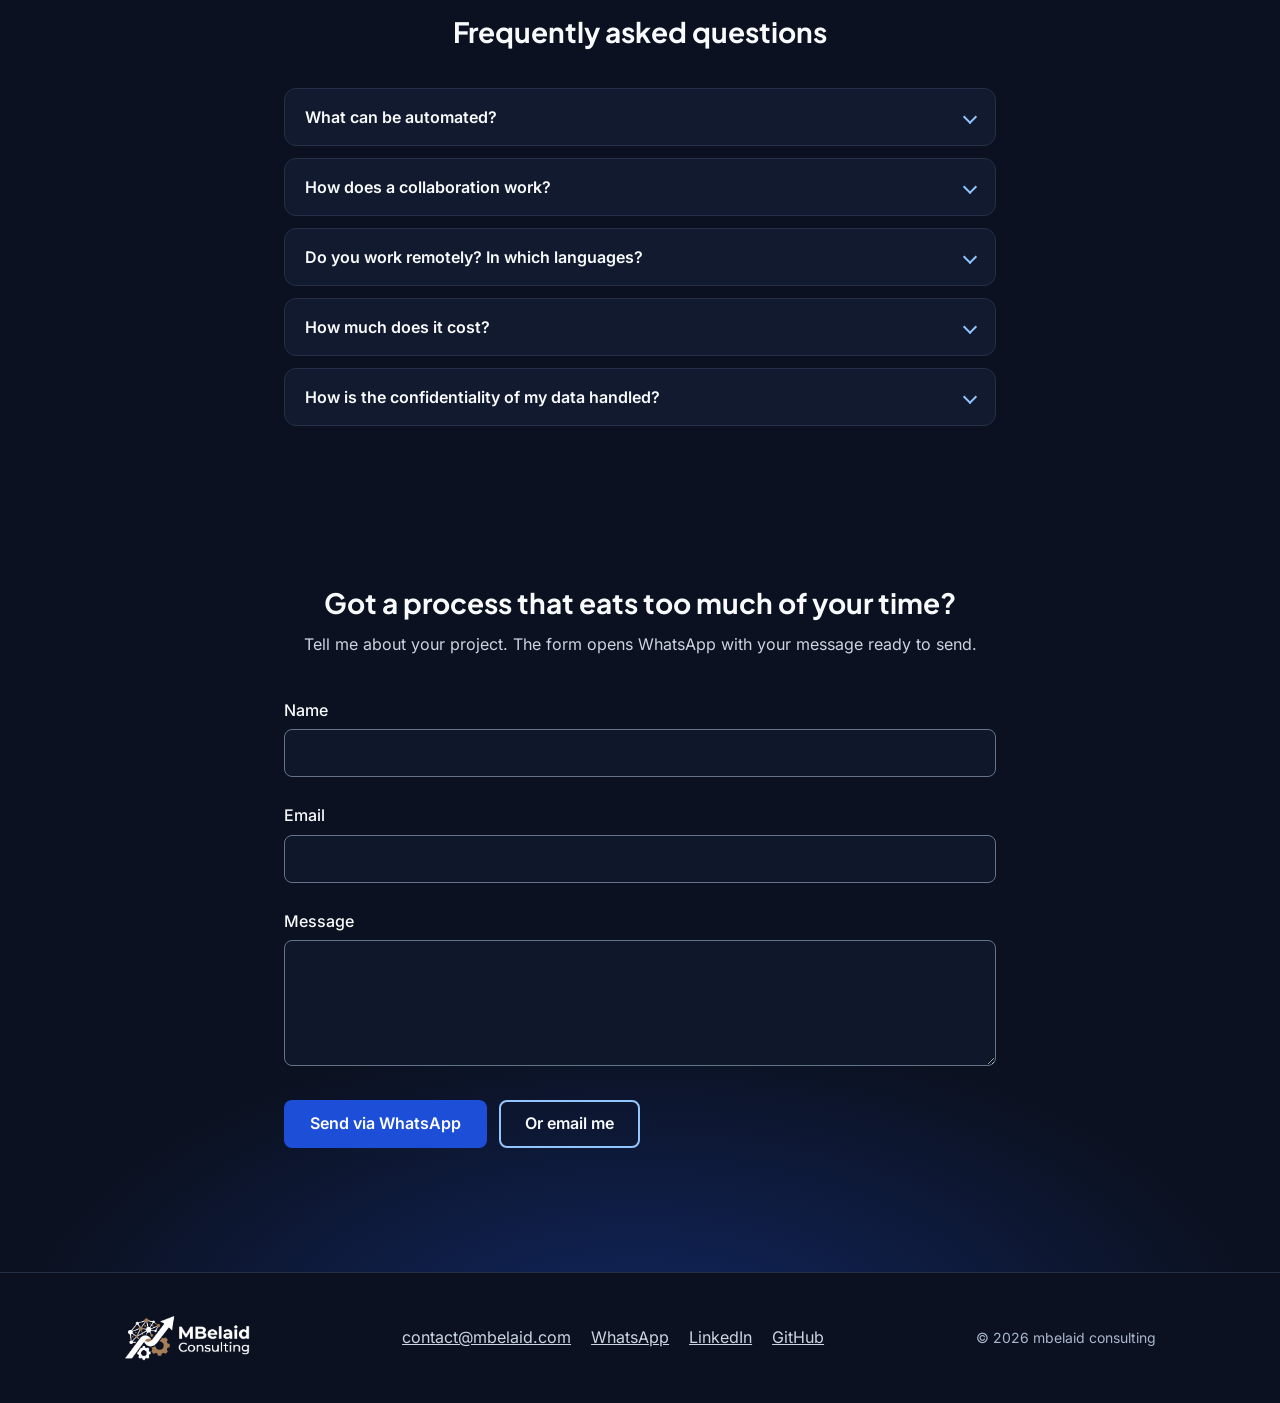
==== commit 59c1cc70: "Rewrite landing page copy in a more natural voice (title unchanged)" ====
--- a/index.html
+++ b/index.html
@@ -4,11 +4,11 @@
 <meta charset="utf-8">
 <meta name="viewport" content="width=device-width, initial-scale=1">
 <title>mbelaid consulting | Intelligent Automation for Modern Businesses</title>
-<meta name="description" content="mbelaid consulting: AI automation, business analytics and training by Mohamed BELAID, freelance consultant. Reduce repetitive work and unlock sustainable growth.">
+<meta name="description" content="mbelaid consulting: AI automation, business analytics and training by Mohamed BELAID, freelance consultant. Less repetitive work, more time for decisions.">
 <meta name="theme-color" content="#0B1120">
 <meta property="og:type" content="website">
 <meta property="og:title" content="mbelaid consulting | Intelligent Automation for Modern Businesses">
-<meta property="og:description" content="Inject AI into operations to cut repetitive work and unlock sustainable growth.">
+<meta property="og:description" content="I help teams stop doing by hand what a well-built automation can do in minutes.">
 <meta property="og:url" content="https://mbelaid.com/">
 <meta property="og:site_name" content="mbelaid consulting">
 <meta property="og:image" content="https://mbelaid.com/assets/og-image.png">
@@ -79,7 +79,7 @@
     <div class="container hero-inner">
       <p class="eyebrow" data-i18n="hero.eyebrow">Automate what matters</p>
       <h1 data-i18n="hero.title">Intelligent Automation for Modern Businesses</h1>
-      <p class="lead" data-i18n="hero.sub">Inject AI into operations to cut repetitive work and unlock sustainable growth.</p>
+      <p class="lead" data-i18n="hero.sub">I help teams stop doing by hand what a well-built automation can do in minutes.</p>
       <div class="cta-row">
         <a class="btn btn-primary wa-link" href="https://wa.me/213776205950" target="_blank" rel="noopener noreferrer" data-i18n="hero.cta1">Message me on WhatsApp</a>
         <a class="btn btn-outline" href="#services" data-i18n="hero.cta2">View Services</a>
@@ -94,14 +94,14 @@
   <section class="section" id="services" aria-labelledby="services-title">
     <div class="container">
       <header class="section-head">
-        <h2 id="services-title" data-i18n="services.title">Solutions built around who you are</h2>
-        <p data-i18n="services.sub">Three ways to work together, depending on your needs.</p>
+        <h2 id="services-title" data-i18n="services.title">Who I work with</h2>
+        <p data-i18n="services.sub">Three kinds of clients, three ways to work together.</p>
       </header>
       <div class="grid-3">
         <article class="card">
           <span class="chip"><svg viewBox="0 0 24 24" aria-hidden="true"><path d="M3 21h18M5 21V7l7-4 7 4v14M9 9h1M14 9h1M9 13h1M14 13h1M9 17h1M14 17h1"/></svg></span>
           <h3 data-i18n="s1.title">Businesses</h3>
-          <p class="muted" data-i18n="s1.desc">Small and medium businesses, startups and large organisations.</p>
+          <p class="muted" data-i18n="s1.desc">From small businesses and startups to large organisations.</p>
           <ul class="ticks">
             <li data-i18n="s1.a">AI Solutions Architecture</li>
             <li data-i18n="s1.b">Business Analytics</li>
@@ -109,27 +109,27 @@
           </ul>
           <h4 class="cases-title" data-i18n="cases">Real projects</h4>
           <ul class="cases">
-            <li data-i18n="s1.case1">Automation of a 51-slide analysis: 71 hours of productivity gained, all in 9 minutes.</li>
-            <li data-i18n="s1.case2">Dashboards for the different departments (from management to customer relations) of a mobile operator.</li>
-            <li data-i18n="s1.case3">Upskilling of a performance team into a Business Analyst profile.</li>
+            <li data-i18n="s1.case1">A 51-slide analysis automated: 71 hours of work saved, done in 9 minutes.</li>
+            <li data-i18n="s1.case2">Dashboards for every department of a mobile operator, from management to customer relations.</li>
+            <li data-i18n="s1.case3">A performance team trained to move into Business Analyst roles.</li>
           </ul>
         </article>
         <article class="card">
           <span class="chip"><svg viewBox="0 0 24 24" aria-hidden="true"><path d="M14.7 6.3a4 4 0 0 0-5.4 5.4L3 18l3 3 6.3-6.3a4 4 0 0 0 5.4-5.4l-2.4 2.4-2.6-.6-.6-2.6z"/></svg></span>
           <h3 data-i18n="s2.title">Independents, practices and individuals</h3>
-          <p class="muted" data-i18n="s2.desc">Custom-built tools for independent professionals, practices and small structures.</p>
+          <p class="muted" data-i18n="s2.desc">Practical tools built around the way you already work: independents, practices and small teams.</p>
           <h4 class="cases-title" data-i18n="cases">Real projects</h4>
           <ul class="cases">
-            <li data-i18n="s2.case1">Design and development of a CRM application for a speech therapy practice.</li>
+            <li data-i18n="s2.case1">A CRM application designed and built for a speech therapy practice.</li>
           </ul>
         </article>
         <article class="card">
           <span class="chip"><svg viewBox="0 0 24 24" aria-hidden="true"><path d="M3 9l9-5 9 5-9 5zM7 11.5V16c0 1.5 2.2 3 5 3s5-1.5 5-3v-4.5M21 9v6"/></svg></span>
           <h3 data-i18n="s3.title">Training</h3>
-          <p class="muted" data-i18n="s3.desc">Professional trainer for operational teams.</p>
+          <p class="muted" data-i18n="s3.desc">Hands-on training for operational teams, on AI and Power BI.</p>
           <h4 class="cases-title" data-i18n="cases">Real projects</h4>
           <ul class="cases">
-            <li data-i18n="s3.case1">Design of AI and Power BI courses and training of operational teams.</li>
+            <li data-i18n="s3.case1">AI and Power BI courses I designed and delivered to operational teams.</li>
           </ul>
         </article>
       </div>
@@ -140,12 +140,12 @@
     <div class="container">
       <header class="section-head">
         <h2 id="how-title" data-i18n="how.title">How it works</h2>
-        <p data-i18n="how.sub">A simple, transparent approach in three steps.</p>
+        <p data-i18n="how.sub">Three steps, no surprises.</p>
       </header>
       <ol class="steps">
-        <li class="card step"><span class="step-n" aria-hidden="true">1</span><h3 data-i18n="how.1.t">Diagnosis</h3><p class="muted" data-i18n="how.1.d">We discuss your processes, tools and goals to identify what is worth automating.</p></li>
-        <li class="card step"><span class="step-n" aria-hidden="true">2</span><h3 data-i18n="how.2.t">Design and implementation</h3><p class="muted" data-i18n="how.2.d">I design the solution and put it in place with your team, step by step.</p></li>
-        <li class="card step"><span class="step-n" aria-hidden="true">3</span><h3 data-i18n="how.3.t">Follow-up and optimisation</h3><p class="muted" data-i18n="how.3.d">We review how it works in practice and adjust it over time.</p></li>
+        <li class="card step"><span class="step-n" aria-hidden="true">1</span><h3 data-i18n="how.1.t">Diagnosis</h3><p class="muted" data-i18n="how.1.d">We talk through your processes, tools and goals, and pick what is actually worth automating.</p></li>
+        <li class="card step"><span class="step-n" aria-hidden="true">2</span><h3 data-i18n="how.2.t">Design and implementation</h3><p class="muted" data-i18n="how.2.d">I build the solution and set it up with your team, one step at a time.</p></li>
+        <li class="card step"><span class="step-n" aria-hidden="true">3</span><h3 data-i18n="how.3.t">Follow-up and optimisation</h3><p class="muted" data-i18n="how.3.d">We see how it holds up in daily use, then adjust it.</p></li>
       </ol>
     </div>
   </section>
@@ -154,7 +154,7 @@
     <div class="container">
       <header class="section-head">
         <h2 id="results-title" data-i18n="res.title">Key figures</h2>
-        <p data-i18n="res.sub">Experience and results.</p>
+        <p data-i18n="res.sub">A few numbers behind the work.</p>
       </header>
       <ul class="stats stats-2">
         <li class="card stat"><strong>20</strong><span class="muted" data-i18n="res.a">years of experience in telecom</span></li>
@@ -177,8 +177,8 @@
       </figure>
       <div class="about-text">
         <h2 id="about-title" data-i18n="about.title">About</h2>
-        <p class="lead-sm" data-i18n="about.p1">I'm Mohamed BELAID, a freelance consultant in AI automation, business analytics and professional training.</p>
-        <p class="muted" data-i18n="about.p2">20 years of experience in telecom, including the design of 40 Power BI dashboards. I help teams turn data into decisions and automate repetitive work.</p>
+        <p class="lead-sm" data-i18n="about.p1">I'm Mohamed BELAID, a freelance consultant. I work on AI automation, business analytics and training.</p>
+        <p class="muted" data-i18n="about.p2">I have 20 years of experience in telecom and have developed 40 Power BI dashboards. I help teams turn their data into decisions and take repetitive work off their plate.</p>
         <ul class="social-inline">
           <li><a class="btn btn-outline btn-sm" href="https://www.linkedin.com/in/mbelaid" target="_blank" rel="noopener noreferrer">LinkedIn</a></li>
           <li><a class="btn btn-outline btn-sm" href="https://github.com/belaidmohamed1982-hub" target="_blank" rel="noopener noreferrer">GitHub</a></li>
@@ -193,11 +193,11 @@
         <h2 id="faq-title" data-i18n="faq.title">Frequently asked questions</h2>
       </header>
       <div class="faq">
-        <details><summary data-i18n="faq.1.q">What can be automated?</summary><p data-i18n="faq.1.a">Most repetitive, rule-based tasks: reporting, data consolidation, document analysis, internal workflows. During the first discussion we look at your processes to see what is relevant.</p></details>
-        <details><summary data-i18n="faq.2.q">How does a collaboration work?</summary><p data-i18n="faq.2.a">We start with a discussion to understand your needs, then follow three steps: diagnosis, design and implementation, follow-up and optimisation.</p></details>
-        <details><summary data-i18n="faq.3.q">Do you work remotely? In which languages?</summary><p data-i18n="faq.3.a">Yes, I work remotely, in English and in French.</p></details>
-        <details><summary data-i18n="faq.4.q">How much does it cost?</summary><p data-i18n="faq.4.a">Pricing is provided by quote, after a discussion about your needs.</p></details>
-        <details><summary data-i18n="faq.5.q">How is the confidentiality of my data handled?</summary><p data-i18n="faq.5.a">Your data and documents are treated as confidential. We can discuss the specific conditions for your project during our first exchange.</p></details>
+        <details><summary data-i18n="faq.1.q">What can be automated?</summary><p data-i18n="faq.1.a">Mostly repetitive, rule-based work: reporting, consolidating data, analysing documents, internal workflows. In our first conversation we look at your processes and decide what makes sense.</p></details>
+        <details><summary data-i18n="faq.2.q">How does a collaboration work?</summary><p data-i18n="faq.2.a">It starts with a conversation about what you need. Then three steps: diagnosis, design and implementation, follow-up and optimisation.</p></details>
+        <details><summary data-i18n="faq.3.q">Do you work remotely? In which languages?</summary><p data-i18n="faq.3.a">Yes. I work remotely, in English and French.</p></details>
+        <details><summary data-i18n="faq.4.q">How much does it cost?</summary><p data-i18n="faq.4.a">I give a quote once we have talked about your needs.</p></details>
+        <details><summary data-i18n="faq.5.q">How is the confidentiality of my data handled?</summary><p data-i18n="faq.5.a">Your data and documents stay confidential. We can agree on specific conditions for your project from our first conversation.</p></details>
       </div>
     </div>
   </section>
@@ -205,8 +205,8 @@
   <section class="section cta-section" id="contact" aria-labelledby="contact-title">
     <div class="container narrow">
       <header class="section-head">
-        <h2 id="contact-title" data-i18n="contact.title">Ready to automate your business?</h2>
-        <p data-i18n="contact.sub">Tell me about your project. Sending the form opens WhatsApp with your message ready to send.</p>
+        <h2 id="contact-title" data-i18n="contact.title">Got a process that eats too much of your time?</h2>
+        <p data-i18n="contact.sub">Tell me about your project. The form opens WhatsApp with your message ready to send.</p>
       </header>
       <form id="contact-form" class="form" novalidate>
         <div class="field">
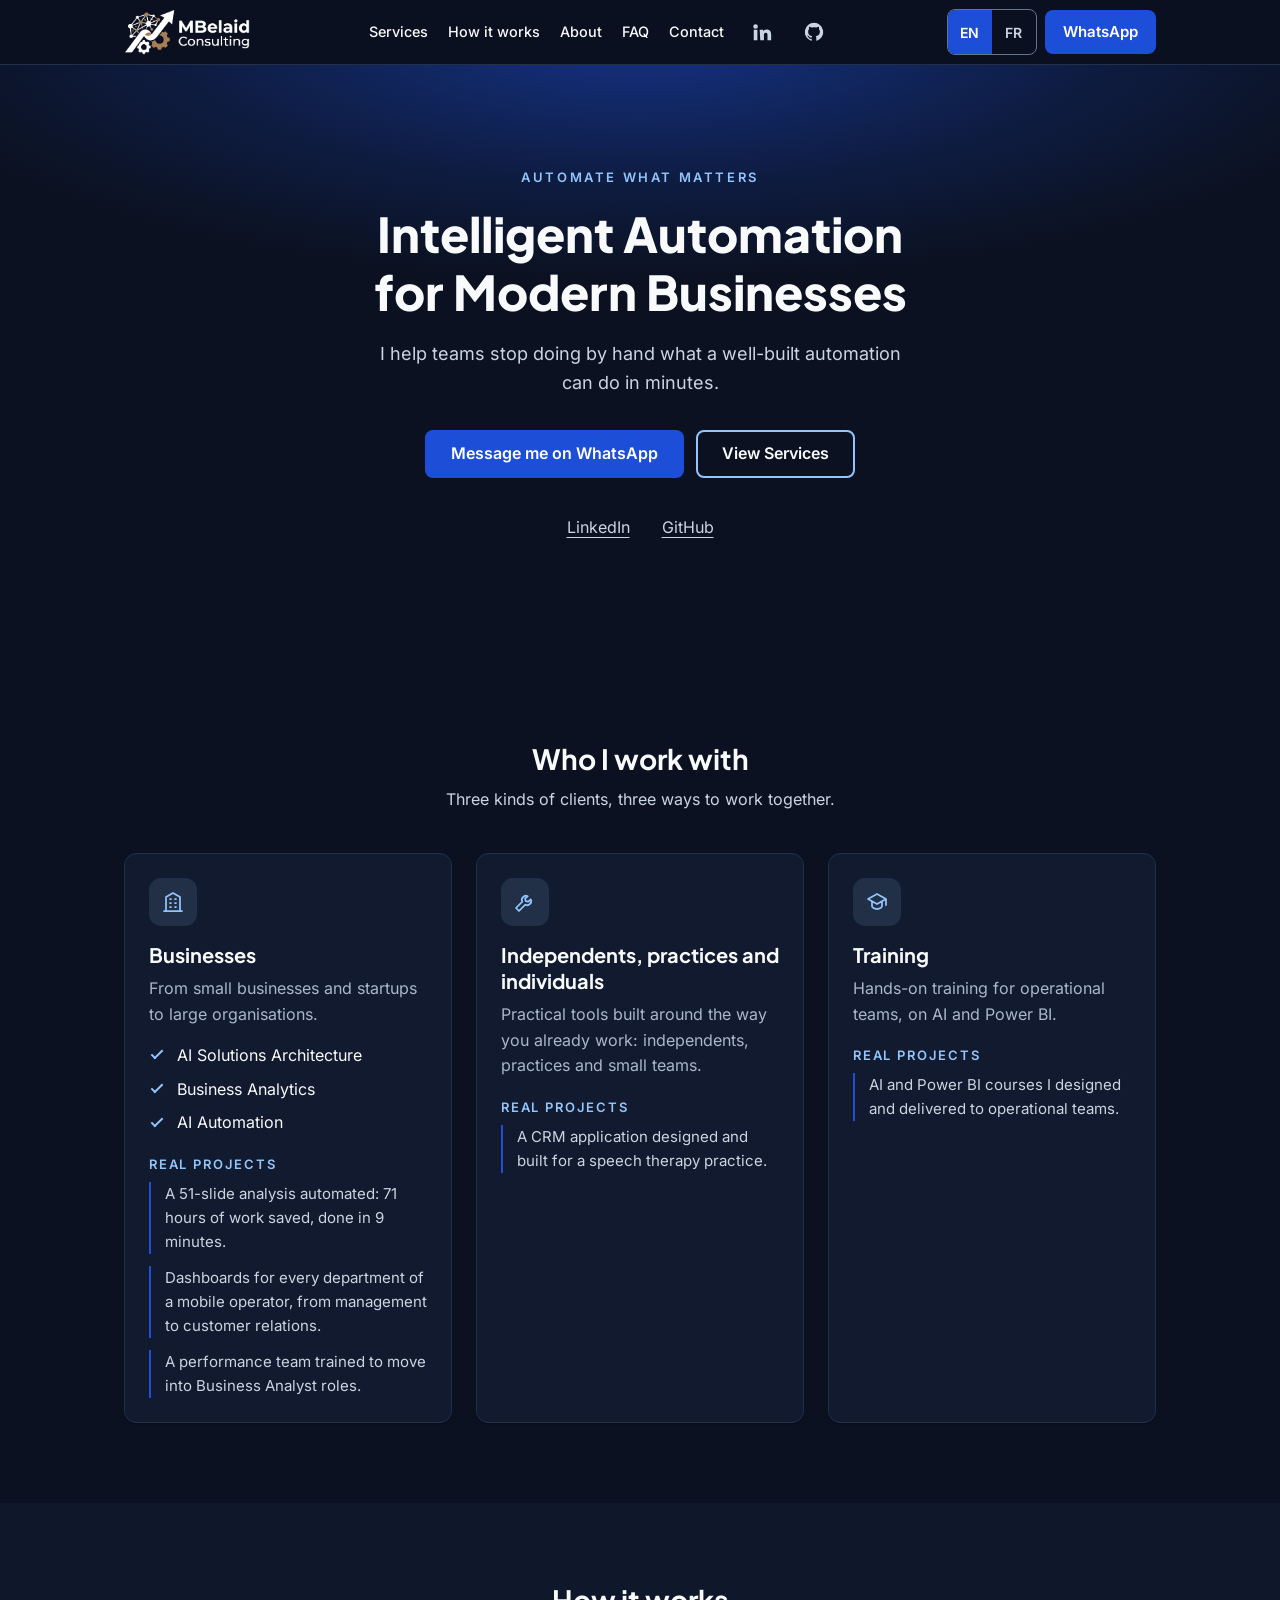
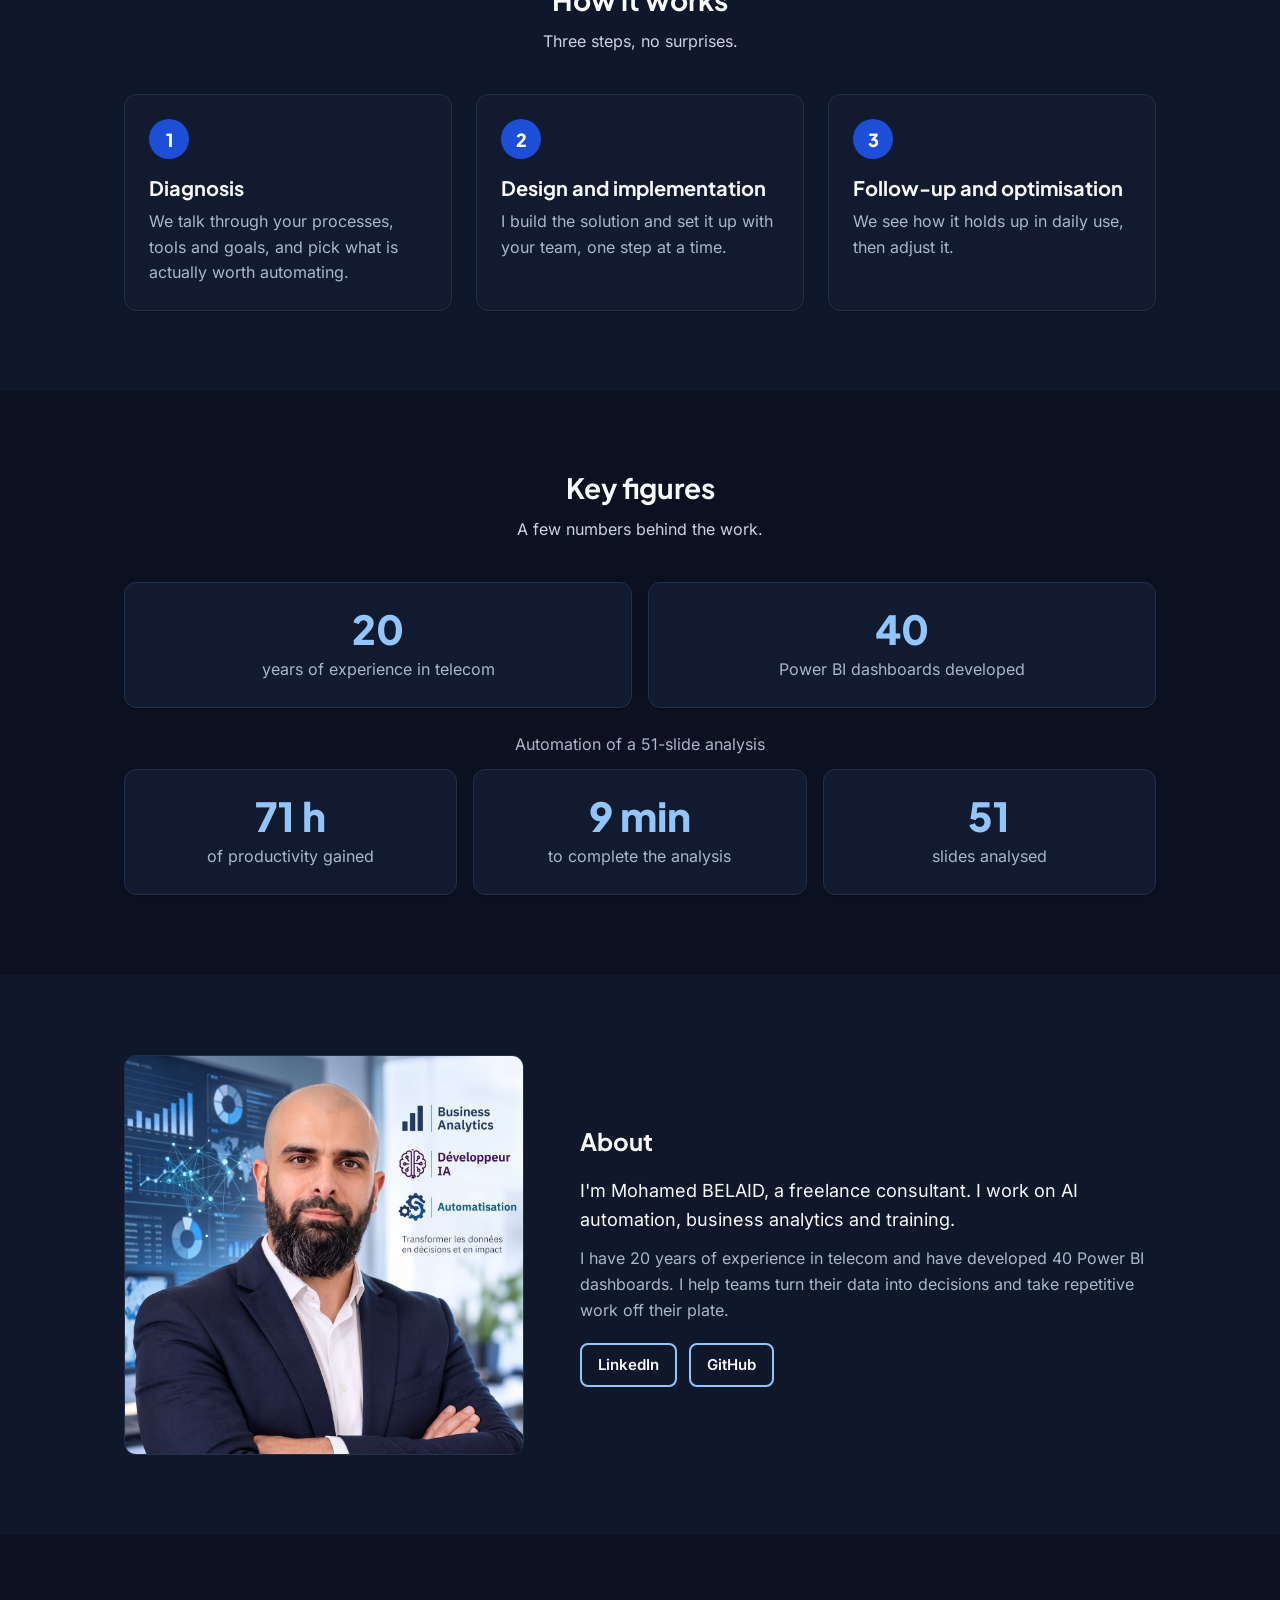
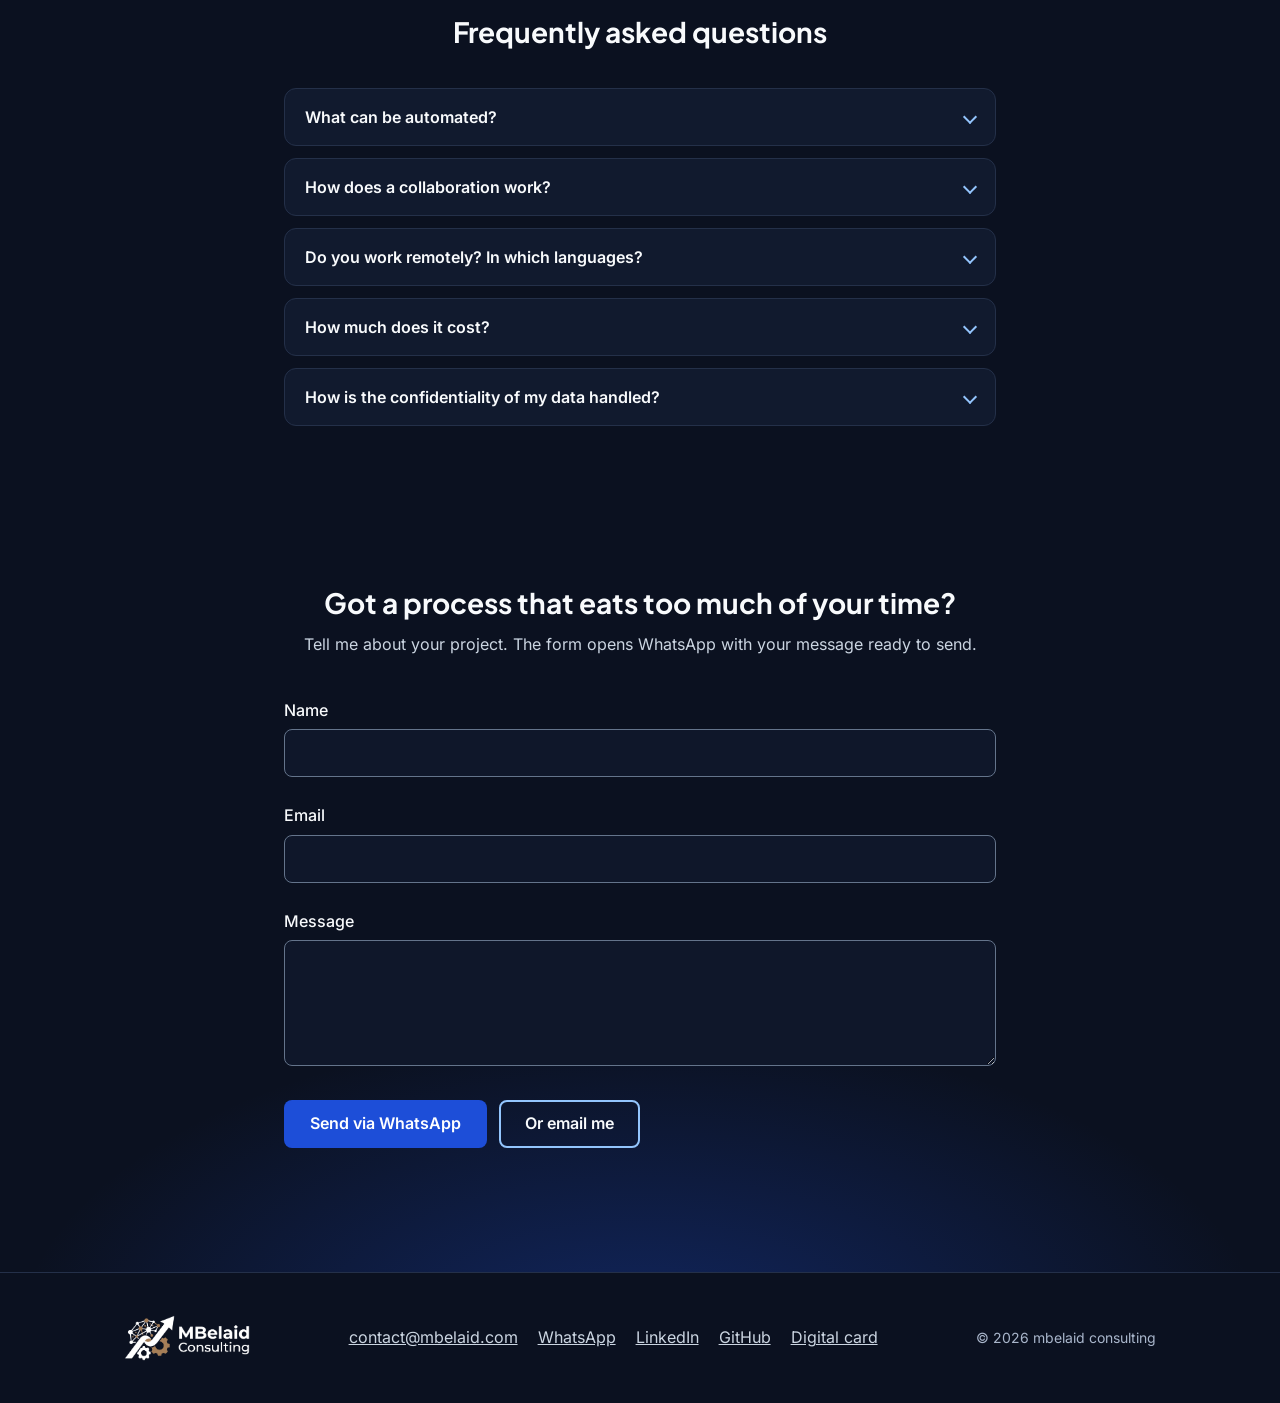
==== commit 465afe7d: "Footer: add digital card link next to GitHub" ====
--- a/index.html
+++ b/index.html
@@ -242,6 +242,7 @@
       <li><a class="wa-link" href="https://wa.me/213776205950" target="_blank" rel="noopener noreferrer">WhatsApp</a></li>
       <li><a href="https://www.linkedin.com/in/mbelaid" target="_blank" rel="noopener noreferrer">LinkedIn</a></li>
       <li><a href="https://github.com/belaidmohamed1982-hub" target="_blank" rel="noopener noreferrer">GitHub</a></li>
+      <li><a href="/carte/" data-i18n="footer.card">Digital card</a></li>
     </ul>
     <p class="copy">&copy; <span id="year">2026</span> mbelaid consulting</p>
   </div>
